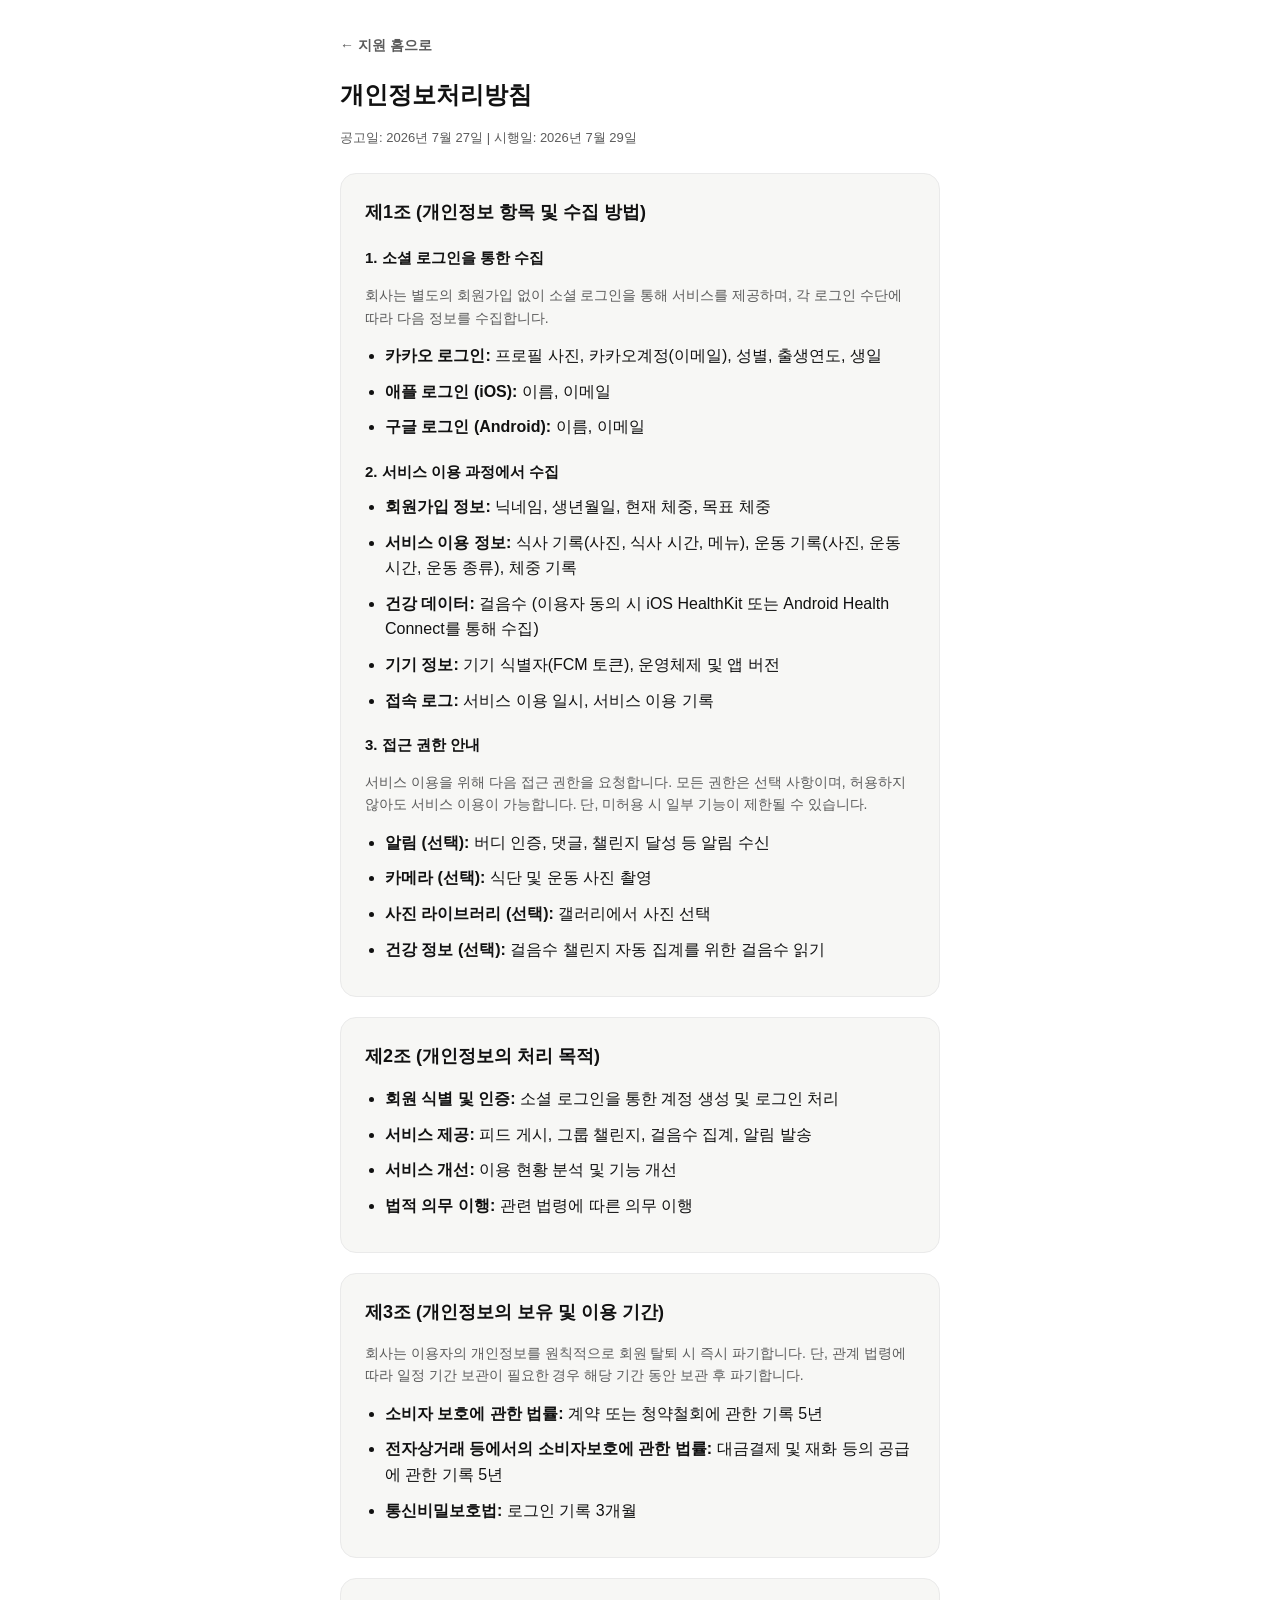
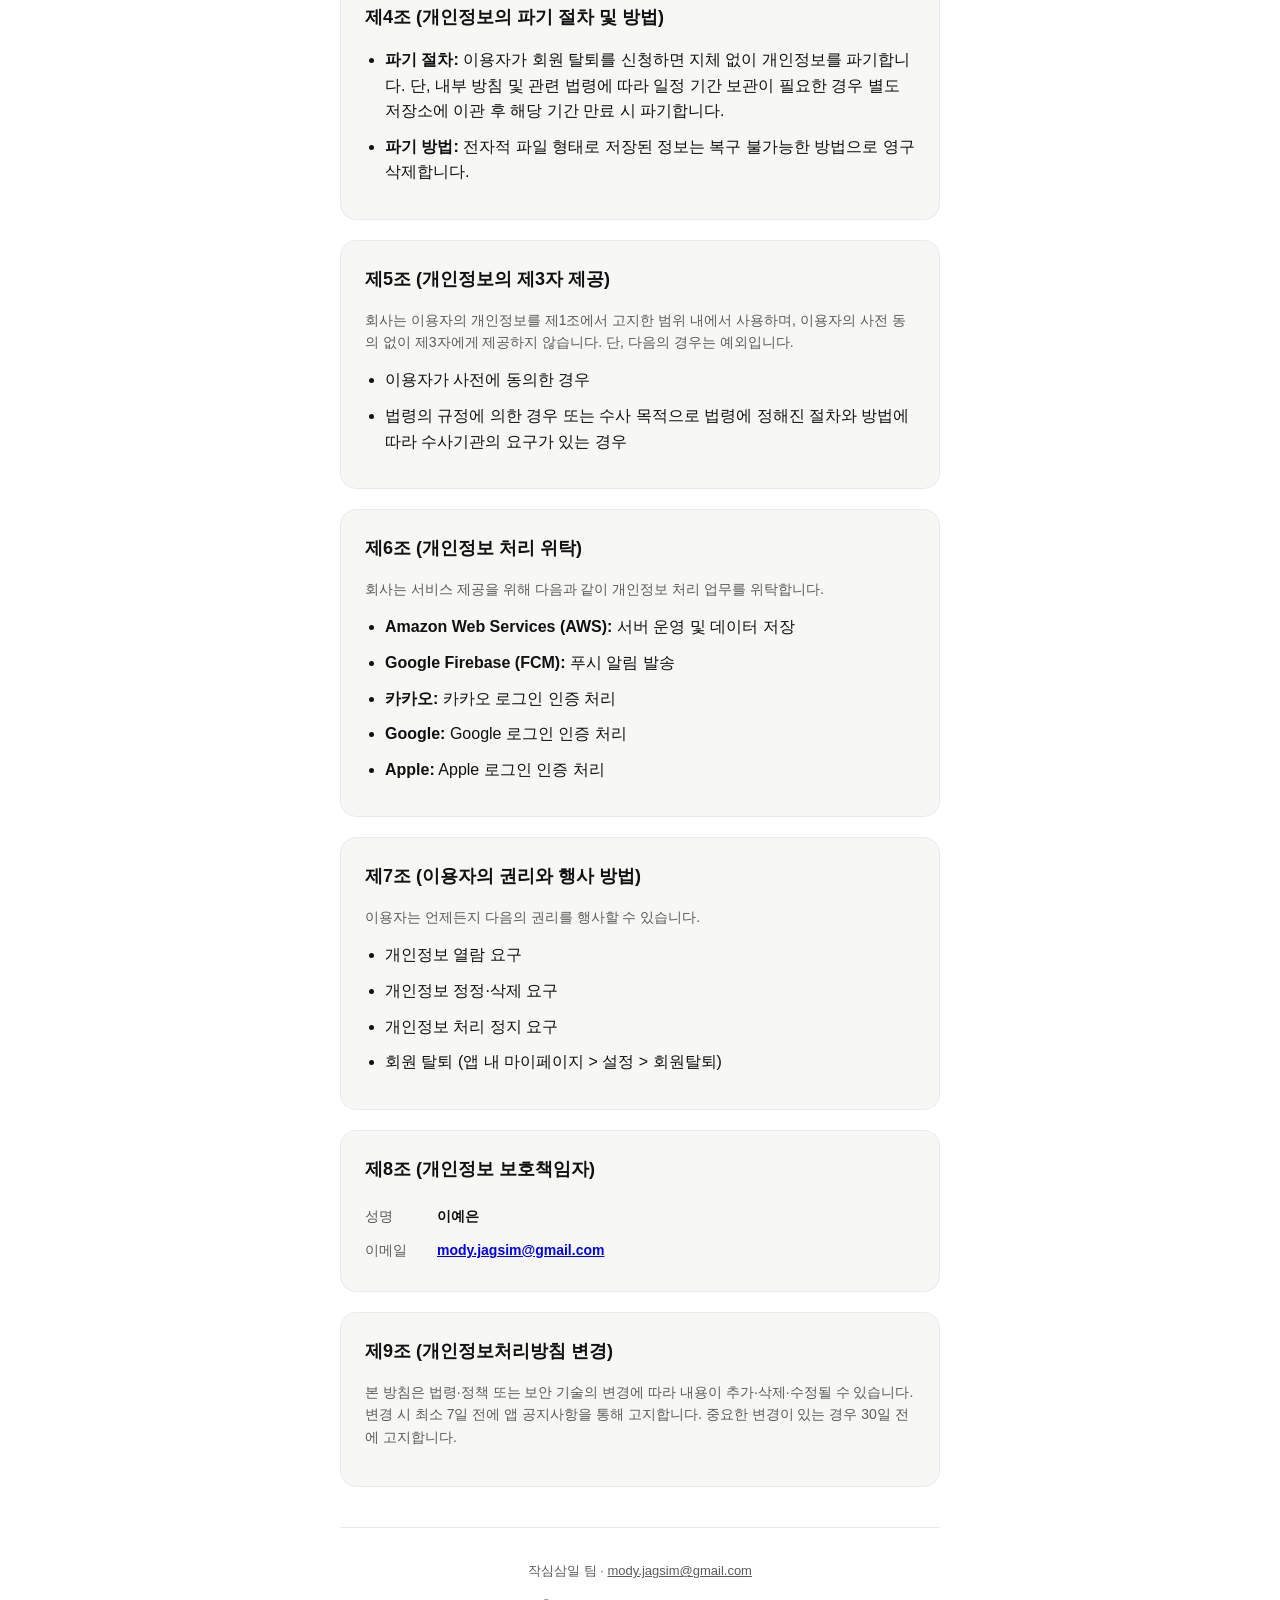
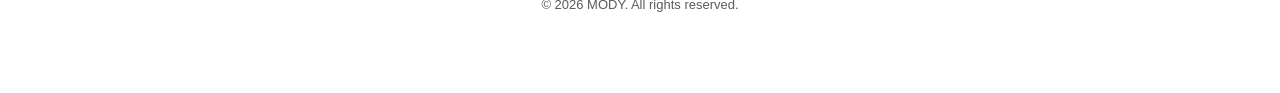
==== privacy.html @ 5ffc1924 "Add MODY support site App Store support URL page: contact, account deletion notice, privacy policy, " ====
<!doctype html>
<html lang="ko">
  <head>
    <meta charset="UTF-8" />
    <meta name="viewport" content="width=device-width, initial-scale=1" />
    <title>개인정보처리방침 | MODY 모디</title>
    <meta name="description" content="MODY 모디 앱 개인정보처리방침" />
    <link rel="icon" href="assets/app-icon.png" />
    <link rel="stylesheet" href="styles.css" />
  </head>
  <body>
    <main class="page">
      <a class="back-link" href="index.html">&larr; 지원 홈으로</a>

      <div class="doc-header">
        <h1>개인정보처리방침</h1>
        <p class="doc-meta">
          공고일: 2026년 7월 27일 | 시행일: 2026년 7월 29일
        </p>
      </div>

      <section class="card">
        <h2>제1조 (개인정보 항목 및 수집 방법)</h2>

        <h3>1. 소셜 로그인을 통한 수집</h3>
        <p>
          회사는 별도의 회원가입 없이 소셜 로그인을 통해 서비스를 제공하며, 각
          로그인 수단에 따라 다음 정보를 수집합니다.
        </p>
        <ul class="notice-list">
          <li>
            <strong>카카오 로그인:</strong> 프로필 사진, 카카오계정(이메일),
            성별, 출생연도, 생일
          </li>
          <li><strong>애플 로그인 (iOS):</strong> 이름, 이메일</li>
          <li><strong>구글 로그인 (Android):</strong> 이름, 이메일</li>
        </ul>

        <h3>2. 서비스 이용 과정에서 수집</h3>
        <ul class="notice-list">
          <li>
            <strong>회원가입 정보:</strong> 닉네임, 생년월일, 현재 체중, 목표
            체중
          </li>
          <li>
            <strong>서비스 이용 정보:</strong> 식사 기록(사진, 식사 시간, 메뉴),
            운동 기록(사진, 운동 시간, 운동 종류), 체중 기록
          </li>
          <li>
            <strong>건강 데이터:</strong> 걸음수 (이용자 동의 시 iOS HealthKit
            또는 Android Health Connect를 통해 수집)
          </li>
          <li>
            <strong>기기 정보:</strong> 기기 식별자(FCM 토큰), 운영체제 및 앱
            버전
          </li>
          <li>
            <strong>접속 로그:</strong> 서비스 이용 일시, 서비스 이용 기록
          </li>
        </ul>

        <h3>3. 접근 권한 안내</h3>
        <p>
          서비스 이용을 위해 다음 접근 권한을 요청합니다. 모든 권한은 선택
          사항이며, 허용하지 않아도 서비스 이용이 가능합니다. 단, 미허용 시 일부
          기능이 제한될 수 있습니다.
        </p>
        <ul class="notice-list">
          <li>
            <strong>알림 (선택):</strong> 버디 인증, 댓글, 챌린지 달성 등 알림
            수신
          </li>
          <li><strong>카메라 (선택):</strong> 식단 및 운동 사진 촬영</li>
          <li><strong>사진 라이브러리 (선택):</strong> 갤러리에서 사진 선택</li>
          <li>
            <strong>건강 정보 (선택):</strong> 걸음수 챌린지 자동 집계를 위한
            걸음수 읽기
          </li>
        </ul>
      </section>

      <section class="card">
        <h2>제2조 (개인정보의 처리 목적)</h2>
        <ul class="notice-list">
          <li>
            <strong>회원 식별 및 인증:</strong> 소셜 로그인을 통한 계정 생성 및
            로그인 처리
          </li>
          <li>
            <strong>서비스 제공:</strong> 피드 게시, 그룹 챌린지, 걸음수 집계,
            알림 발송
          </li>
          <li><strong>서비스 개선:</strong> 이용 현황 분석 및 기능 개선</li>
          <li><strong>법적 의무 이행:</strong> 관련 법령에 따른 의무 이행</li>
        </ul>
      </section>

      <section class="card">
        <h2>제3조 (개인정보의 보유 및 이용 기간)</h2>
        <p>
          회사는 이용자의 개인정보를 원칙적으로 회원 탈퇴 시 즉시 파기합니다.
          단, 관계 법령에 따라 일정 기간 보관이 필요한 경우 해당 기간 동안 보관
          후 파기합니다.
        </p>
        <ul class="notice-list">
          <li>
            <strong>소비자 보호에 관한 법률:</strong> 계약 또는 청약철회에 관한
            기록 5년
          </li>
          <li>
            <strong>전자상거래 등에서의 소비자보호에 관한 법률:</strong>
            대금결제 및 재화 등의 공급에 관한 기록 5년
          </li>
          <li><strong>통신비밀보호법:</strong> 로그인 기록 3개월</li>
        </ul>
      </section>

      <section class="card">
        <h2>제4조 (개인정보의 파기 절차 및 방법)</h2>
        <ul class="notice-list">
          <li>
            <strong>파기 절차:</strong> 이용자가 회원 탈퇴를 신청하면 지체 없이
            개인정보를 파기합니다. 단, 내부 방침 및 관련 법령에 따라 일정 기간
            보관이 필요한 경우 별도 저장소에 이관 후 해당 기간 만료 시
            파기합니다.
          </li>
          <li>
            <strong>파기 방법:</strong> 전자적 파일 형태로 저장된 정보는 복구
            불가능한 방법으로 영구 삭제합니다.
          </li>
        </ul>
      </section>

      <section class="card">
        <h2>제5조 (개인정보의 제3자 제공)</h2>
        <p>
          회사는 이용자의 개인정보를 제1조에서 고지한 범위 내에서 사용하며,
          이용자의 사전 동의 없이 제3자에게 제공하지 않습니다. 단, 다음의 경우는
          예외입니다.
        </p>
        <ul class="notice-list">
          <li>이용자가 사전에 동의한 경우</li>
          <li>
            법령의 규정에 의한 경우 또는 수사 목적으로 법령에 정해진 절차와
            방법에 따라 수사기관의 요구가 있는 경우
          </li>
        </ul>
      </section>

      <section class="card">
        <h2>제6조 (개인정보 처리 위탁)</h2>
        <p>
          회사는 서비스 제공을 위해 다음과 같이 개인정보 처리 업무를 위탁합니다.
        </p>
        <ul class="notice-list">
          <li>
            <strong>Amazon Web Services (AWS):</strong> 서버 운영 및 데이터 저장
          </li>
          <li><strong>Google Firebase (FCM):</strong> 푸시 알림 발송</li>
          <li><strong>카카오:</strong> 카카오 로그인 인증 처리</li>
          <li><strong>Google:</strong> Google 로그인 인증 처리</li>
          <li><strong>Apple:</strong> Apple 로그인 인증 처리</li>
        </ul>
      </section>

      <section class="card">
        <h2>제7조 (이용자의 권리와 행사 방법)</h2>
        <p>이용자는 언제든지 다음의 권리를 행사할 수 있습니다.</p>
        <ul class="notice-list">
          <li>개인정보 열람 요구</li>
          <li>개인정보 정정·삭제 요구</li>
          <li>개인정보 처리 정지 요구</li>
          <li>회원 탈퇴 (앱 내 마이페이지 &gt; 설정 &gt; 회원탈퇴)</li>
        </ul>
      </section>

      <section class="card">
        <h2>제8조 (개인정보 보호책임자)</h2>
        <ul class="info-list">
          <li>
            <dt>성명</dt>
            <dd>이예은</dd>
          </li>
          <li>
            <dt>이메일</dt>
            <dd>
              <a href="mailto:mody.jagsim@gmail.com">mody.jagsim@gmail.com</a>
            </dd>
          </li>
        </ul>
      </section>

      <section class="card">
        <h2>제9조 (개인정보처리방침 변경)</h2>
        <p>
          본 방침은 법령·정책 또는 보안 기술의 변경에 따라 내용이
          추가·삭제·수정될 수 있습니다. 변경 시 최소 7일 전에 앱 공지사항을 통해
          고지합니다. 중요한 변경이 있는 경우 30일 전에 고지합니다.
        </p>
      </section>

      <footer>
        <p>
          작심삼일 팀 ·
          <a href="mailto:mody.jagsim@gmail.com">mody.jagsim@gmail.com</a>
        </p>
        <p>&copy; 2026 MODY. All rights reserved.</p>
      </footer>
    </main>
  </body>
</html>
---- styles.css ----
:root {
  --color-primary: #fbd406;
  --color-secondary: #111111;
  --color-bg: #ffffff;
  --color-surface: #f7f7f5;
  --color-text: #111111;
  --color-text-muted: #5b5b5b;
  --color-border: #eaeaea;
  --radius: 16px;
  --max-width: 640px;
}

@media (prefers-color-scheme: dark) {
  :root {
    --color-bg: #111111;
    --color-surface: #1a1a1a;
    --color-text: #f5f5f5;
    --color-text-muted: #b3b3b3;
    --color-border: #2a2a2a;
  }
}

* {
  box-sizing: border-box;
}

html,
body {
  margin: 0;
  padding: 0;
}

body {
  font-family:
    -apple-system, BlinkMacSystemFont, "Segoe UI", "Apple SD Gothic Neo",
    "Noto Sans KR", Roboto, sans-serif;
  background: var(--color-bg);
  color: var(--color-text);
  line-height: 1.6;
  -webkit-font-smoothing: antialiased;
}

.page {
  max-width: var(--max-width);
  margin: 0 auto;
  padding: 32px 20px 64px;
}

header.hero {
  display: flex;
  flex-direction: column;
  align-items: center;
  text-align: center;
  gap: 16px;
  padding: 24px 0 32px;
}

.app-icon {
  width: 88px;
  height: 88px;
  border-radius: 22px;
  overflow: hidden;
  box-shadow: 0 4px 16px rgba(0, 0, 0, 0.12);
}

.app-icon img,
.app-icon svg {
  display: block;
  width: 100%;
  height: 100%;
}

.hero h1 {
  margin: 0;
  font-size: 28px;
  font-weight: 800;
}

.hero p.tagline {
  margin: 0;
  color: var(--color-text-muted);
  font-size: 15px;
}

.badge {
  display: inline-block;
  background: var(--color-primary);
  color: var(--color-secondary);
  font-weight: 700;
  font-size: 12px;
  padding: 4px 10px;
  border-radius: 999px;
  letter-spacing: 0.02em;
}

.card {
  background: var(--color-surface);
  border: 1px solid var(--color-border);
  border-radius: var(--radius);
  padding: 24px;
  margin-bottom: 20px;
}

.card h2 {
  margin-top: 0;
  font-size: 18px;
}

.contact-email {
  font-weight: 700;
  font-size: 15px;
  margin: 0 0 4px;
}

.button {
  display: inline-flex;
  align-items: center;
  justify-content: center;
  gap: 8px;
  background: var(--color-primary);
  color: var(--color-secondary);
  font-weight: 700;
  font-size: 15px;
  padding: 14px 22px;
  border-radius: 999px;
  text-decoration: none;
  white-space: nowrap;
  width: 100%;
  margin-top: 8px;
}

.button:active {
  opacity: 0.85;
}

.link-list {
  list-style: none;
  padding: 0;
  margin: 0;
  display: flex;
  flex-direction: column;
  gap: 10px;
}

.link-list a {
  display: flex;
  justify-content: space-between;
  align-items: center;
  padding: 16px 18px;
  background: var(--color-surface);
  border: 1px solid var(--color-border);
  border-radius: 14px;
  color: var(--color-text);
  text-decoration: none;
  font-weight: 600;
  font-size: 15px;
}

.link-list a .arrow {
  color: var(--color-text-muted);
  font-weight: 400;
}

footer {
  margin-top: 40px;
  padding-top: 20px;
  border-top: 1px solid var(--color-border);
  color: var(--color-text-muted);
  font-size: 13px;
  text-align: center;
}

footer a {
  color: var(--color-text-muted);
}

.back-link {
  display: inline-flex;
  align-items: center;
  gap: 4px;
  color: var(--color-text-muted);
  text-decoration: none;
  font-size: 14px;
  font-weight: 600;
  margin-bottom: 20px;
}

.doc-header {
  margin-bottom: 24px;
}

.doc-header h1 {
  margin: 0 0 8px;
  font-size: 24px;
}

.doc-meta {
  color: var(--color-text-muted);
  font-size: 13px;
}

.notice-list {
  padding-left: 20px;
  margin: 0;
}

.notice-list li {
  margin-bottom: 10px;
}

.card h3 {
  font-size: 15px;
  margin: 20px 0 10px;
}

.card h3:first-child {
  margin-top: 0;
}

.info-list {
  list-style: none;
  padding: 0;
  margin: 0;
}

.info-list li {
  display: flex;
  gap: 8px;
  padding: 6px 0;
  font-size: 14px;
}

.info-list dt {
  color: var(--color-text-muted);
  min-width: 64px;
}

.info-list dd {
  margin: 0;
  font-weight: 600;
}

.card p {
  font-size: 14px;
  color: var(--color-text-muted);
}

.card p strong {
  color: var(--color-text);
}

.placeholder {
  border: 2px dashed var(--color-border);
  border-radius: 12px;
  padding: 20px;
  color: var(--color-text-muted);
  font-size: 14px;
  text-align: center;
}

.todo-note {
  background: rgba(251, 212, 6, 0.15);
  border: 1px solid var(--color-primary);
  border-radius: 12px;
  padding: 14px 16px;
  font-size: 13px;
  color: var(--color-text);
  margin-top: 16px;
}
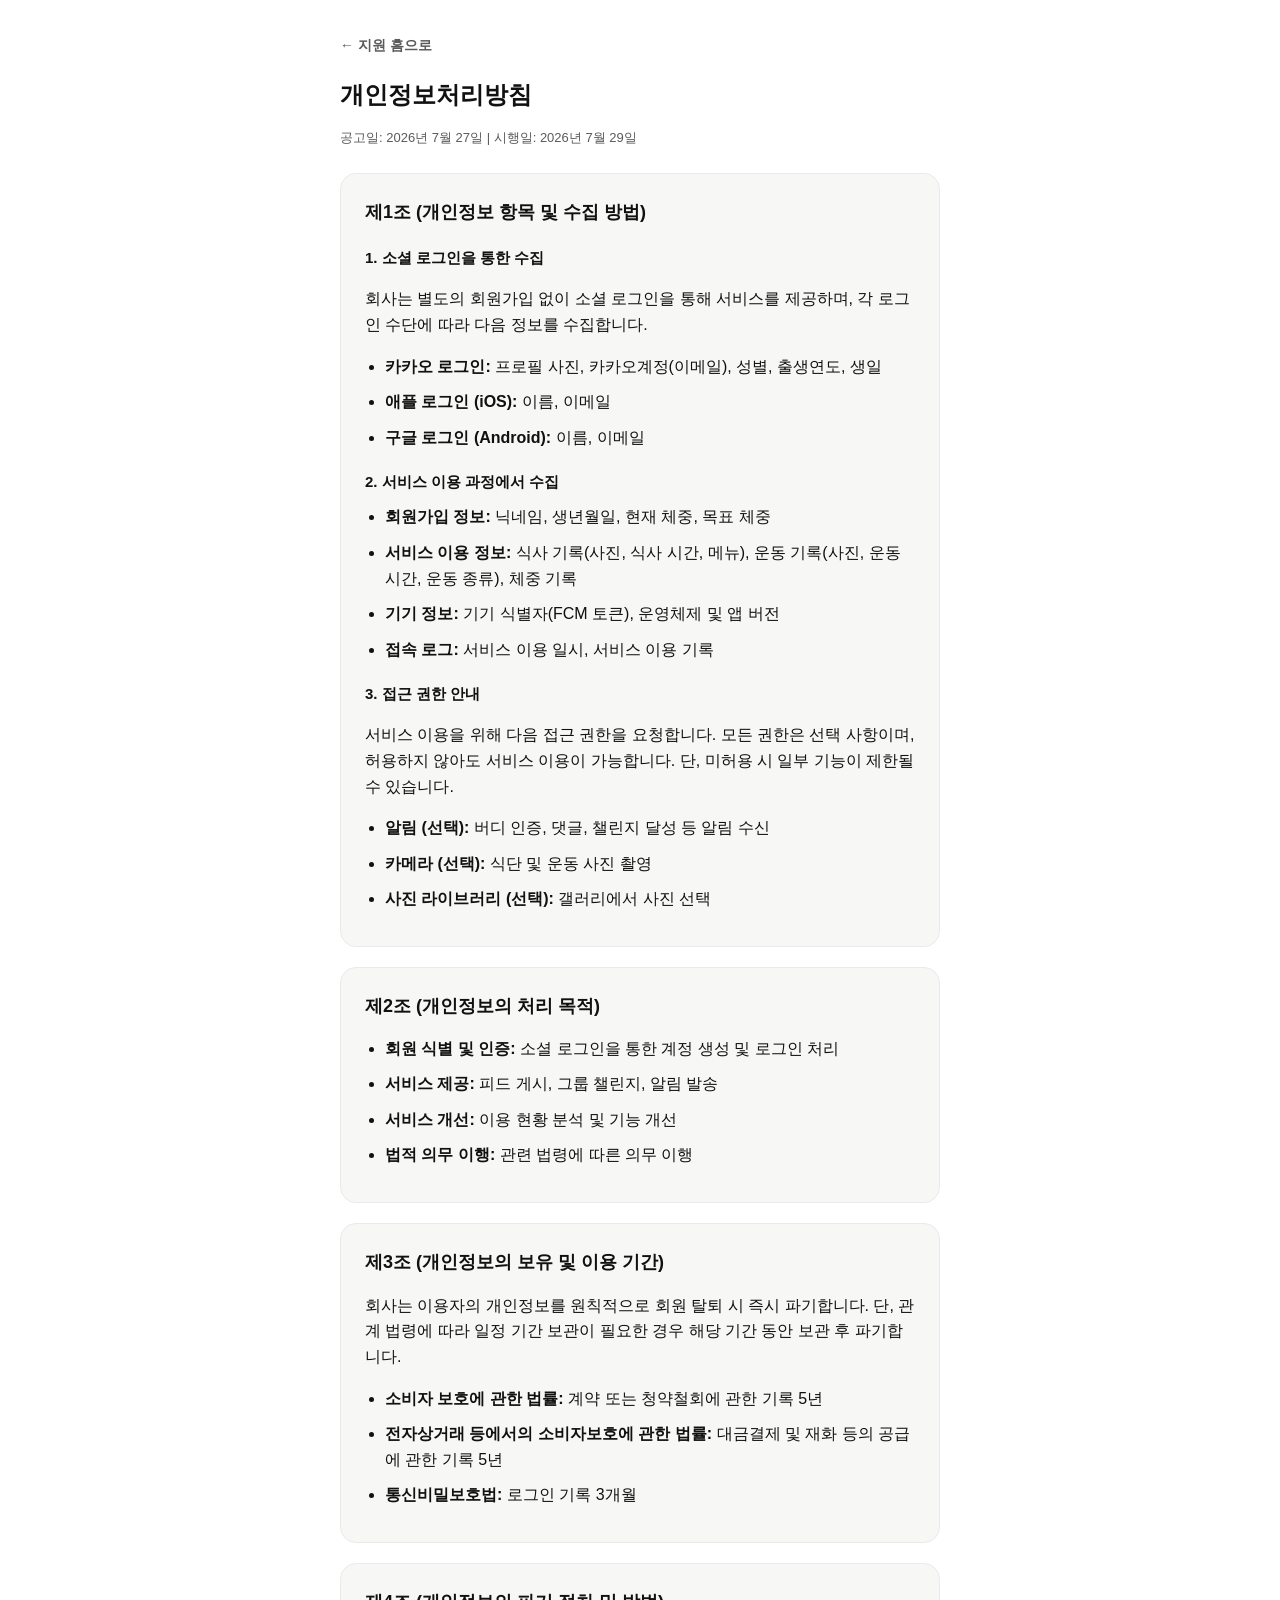
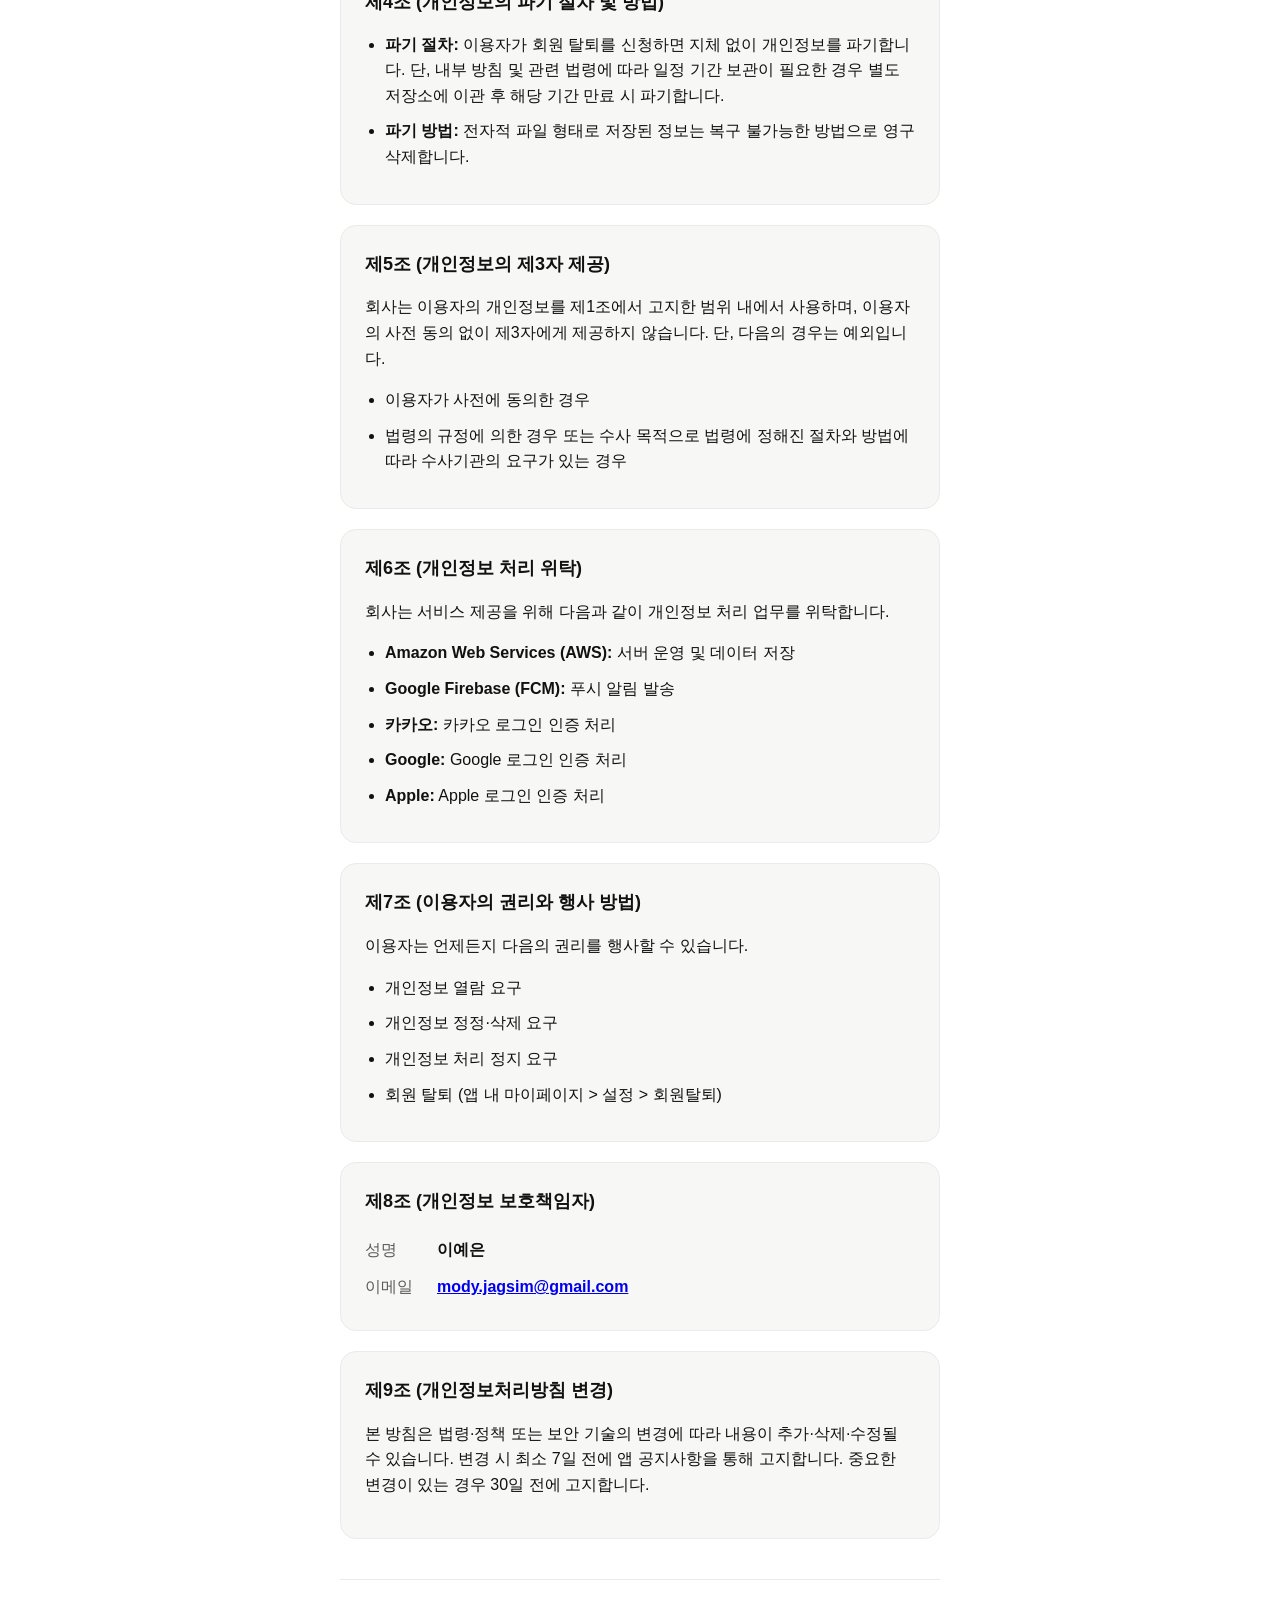
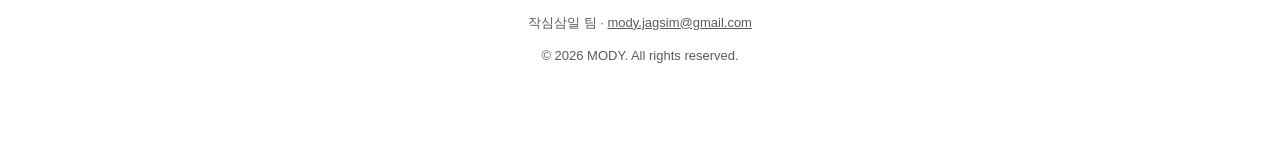
==== commit bf326303: "Remove health data collection references from privacy policy App does not collect step count or Heal" ====
--- a/privacy.html
+++ b/privacy.html
@@ -47,10 +47,6 @@
             운동 기록(사진, 운동 시간, 운동 종류), 체중 기록
           </li>
           <li>
-            <strong>건강 데이터:</strong> 걸음수 (이용자 동의 시 iOS HealthKit
-            또는 Android Health Connect를 통해 수집)
-          </li>
-          <li>
             <strong>기기 정보:</strong> 기기 식별자(FCM 토큰), 운영체제 및 앱
             버전
           </li>
@@ -72,10 +68,6 @@
           </li>
           <li><strong>카메라 (선택):</strong> 식단 및 운동 사진 촬영</li>
           <li><strong>사진 라이브러리 (선택):</strong> 갤러리에서 사진 선택</li>
-          <li>
-            <strong>건강 정보 (선택):</strong> 걸음수 챌린지 자동 집계를 위한
-            걸음수 읽기
-          </li>
         </ul>
       </section>
 
@@ -87,8 +79,7 @@
             로그인 처리
           </li>
           <li>
-            <strong>서비스 제공:</strong> 피드 게시, 그룹 챌린지, 걸음수 집계,
-            알림 발송
+            <strong>서비스 제공:</strong> 피드 게시, 그룹 챌린지, 알림 발송
           </li>
           <li><strong>서비스 개선:</strong> 이용 현황 분석 및 기능 개선</li>
           <li><strong>법적 의무 이행:</strong> 관련 법령에 따른 의무 이행</li>
--- a/styles.css
+++ b/styles.css
@@ -227,7 +227,6 @@
   display: flex;
   gap: 8px;
   padding: 6px 0;
-  font-size: 14px;
 }
 
 .info-list dt {
@@ -238,11 +237,6 @@
 .info-list dd {
   margin: 0;
   font-weight: 600;
-}
-
-.card p {
-  font-size: 14px;
-  color: var(--color-text-muted);
 }
 
 .card p strong {
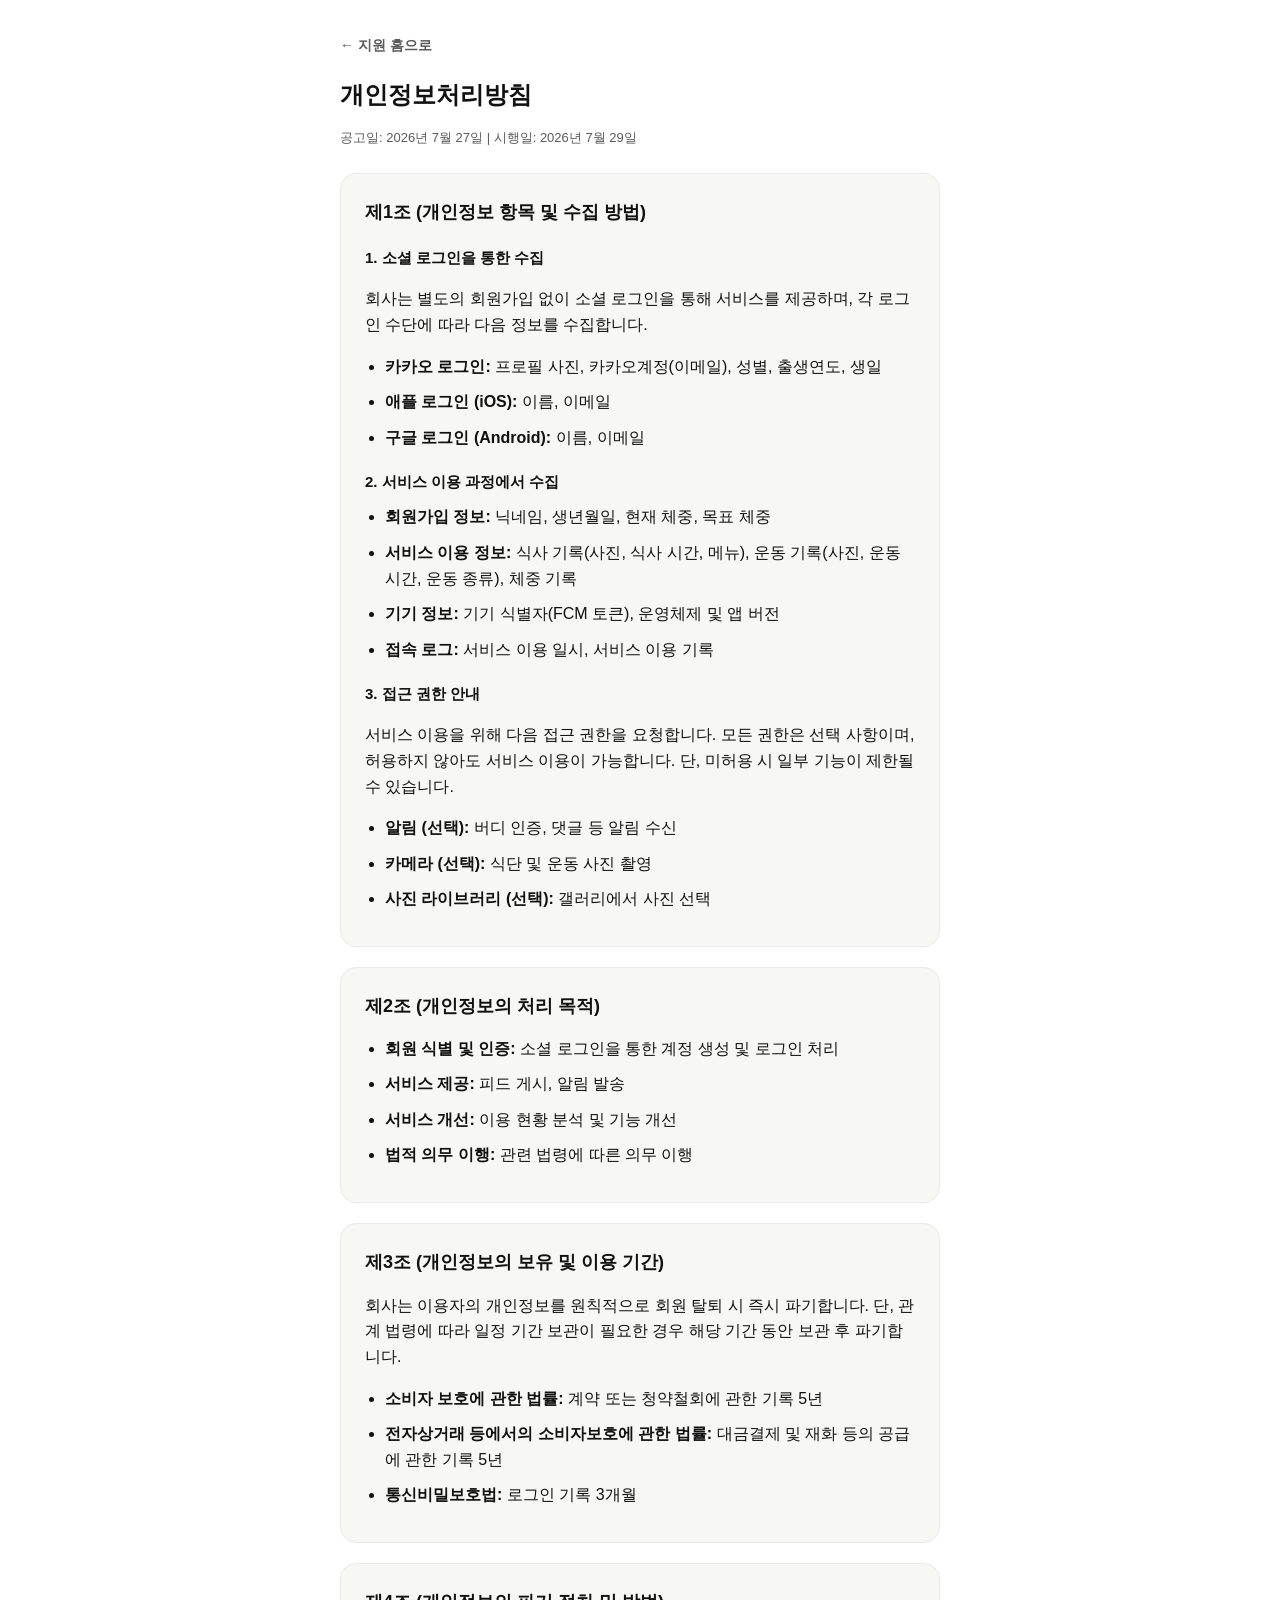
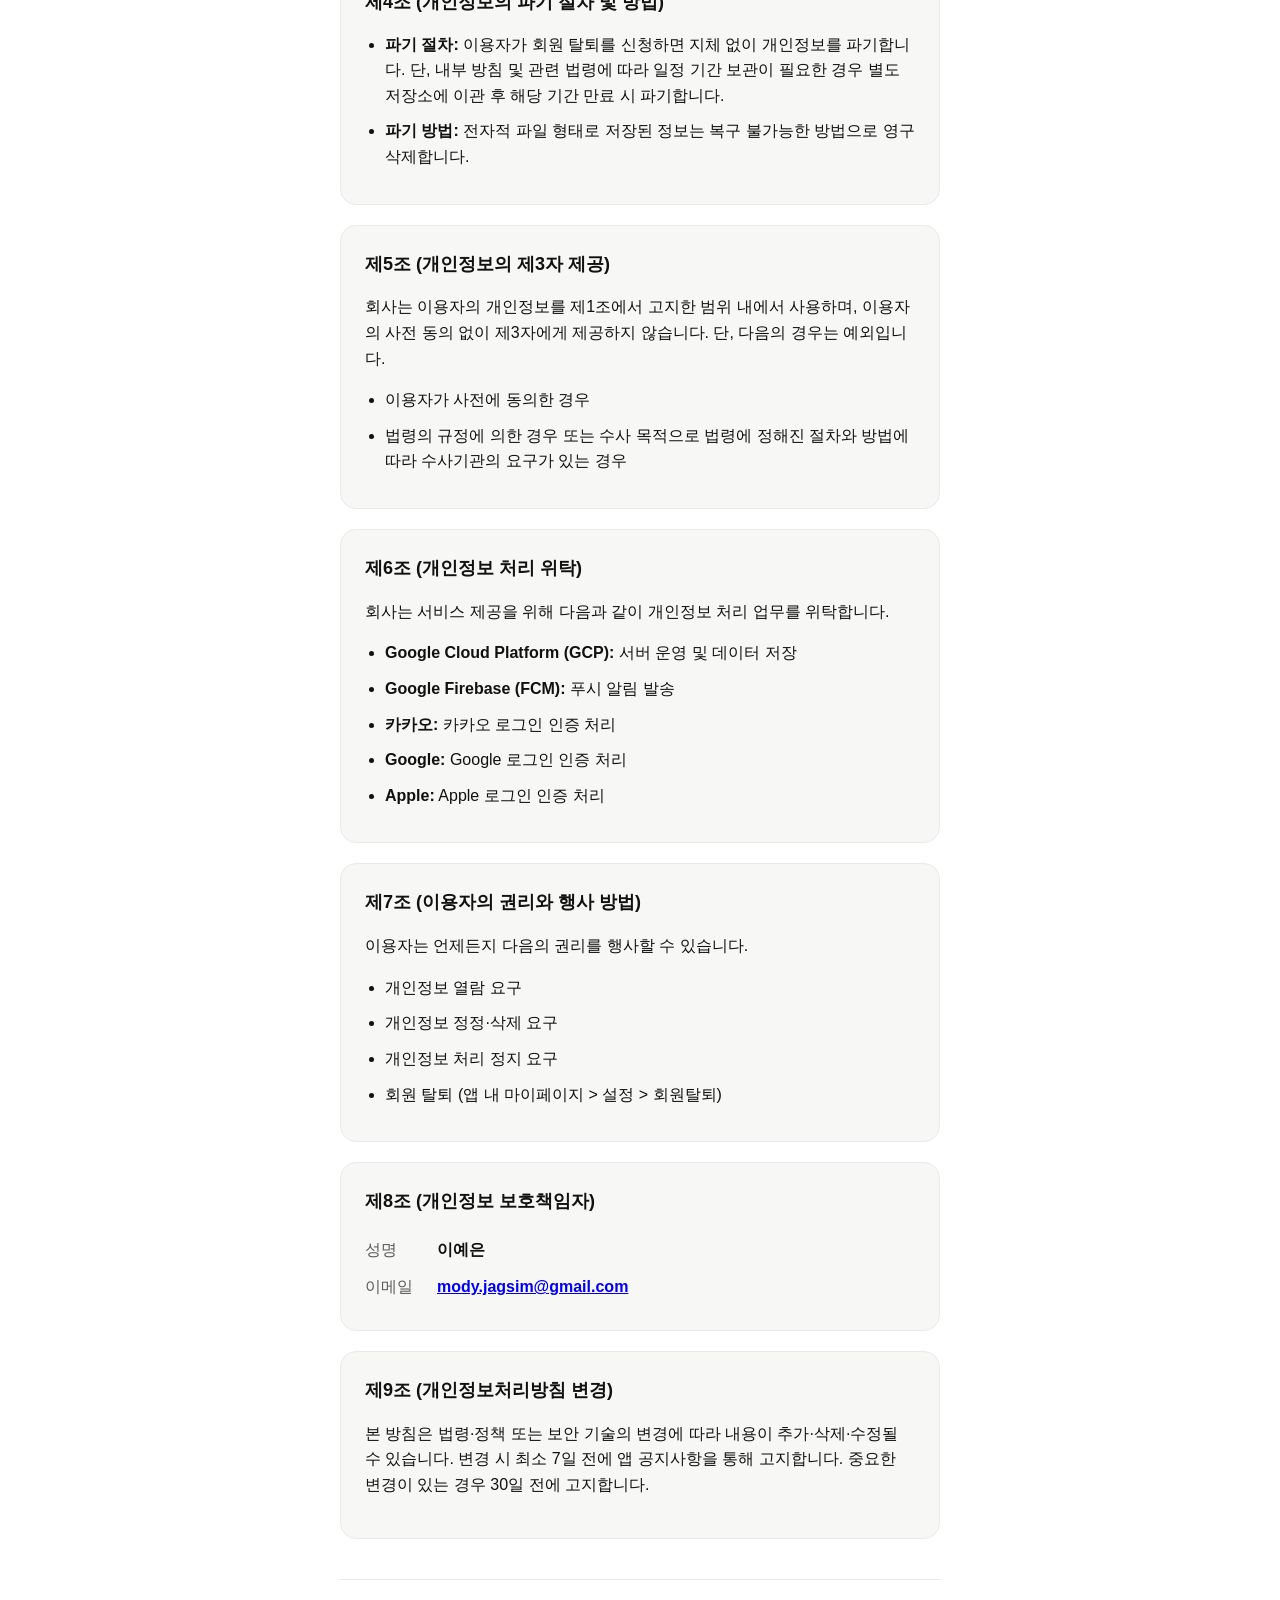
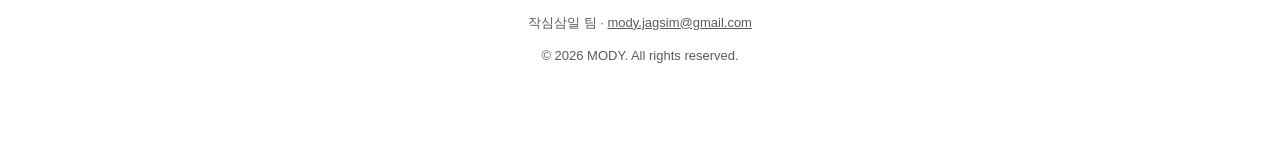
==== commit 9b83d1d0: "Remove group challenge references, correct server provider to GCP Service does not offer group chall" ====
--- a/privacy.html
+++ b/privacy.html
@@ -62,10 +62,7 @@
           기능이 제한될 수 있습니다.
         </p>
         <ul class="notice-list">
-          <li>
-            <strong>알림 (선택):</strong> 버디 인증, 댓글, 챌린지 달성 등 알림
-            수신
-          </li>
+          <li><strong>알림 (선택):</strong> 버디 인증, 댓글 등 알림 수신</li>
           <li><strong>카메라 (선택):</strong> 식단 및 운동 사진 촬영</li>
           <li><strong>사진 라이브러리 (선택):</strong> 갤러리에서 사진 선택</li>
         </ul>
@@ -78,9 +75,7 @@
             <strong>회원 식별 및 인증:</strong> 소셜 로그인을 통한 계정 생성 및
             로그인 처리
           </li>
-          <li>
-            <strong>서비스 제공:</strong> 피드 게시, 그룹 챌린지, 알림 발송
-          </li>
+          <li><strong>서비스 제공:</strong> 피드 게시, 알림 발송</li>
           <li><strong>서비스 개선:</strong> 이용 현황 분석 및 기능 개선</li>
           <li><strong>법적 의무 이행:</strong> 관련 법령에 따른 의무 이행</li>
         </ul>
@@ -145,7 +140,8 @@
         </p>
         <ul class="notice-list">
           <li>
-            <strong>Amazon Web Services (AWS):</strong> 서버 운영 및 데이터 저장
+            <strong>Google Cloud Platform (GCP):</strong> 서버 운영 및 데이터
+            저장
           </li>
           <li><strong>Google Firebase (FCM):</strong> 푸시 알림 발송</li>
           <li><strong>카카오:</strong> 카카오 로그인 인증 처리</li>
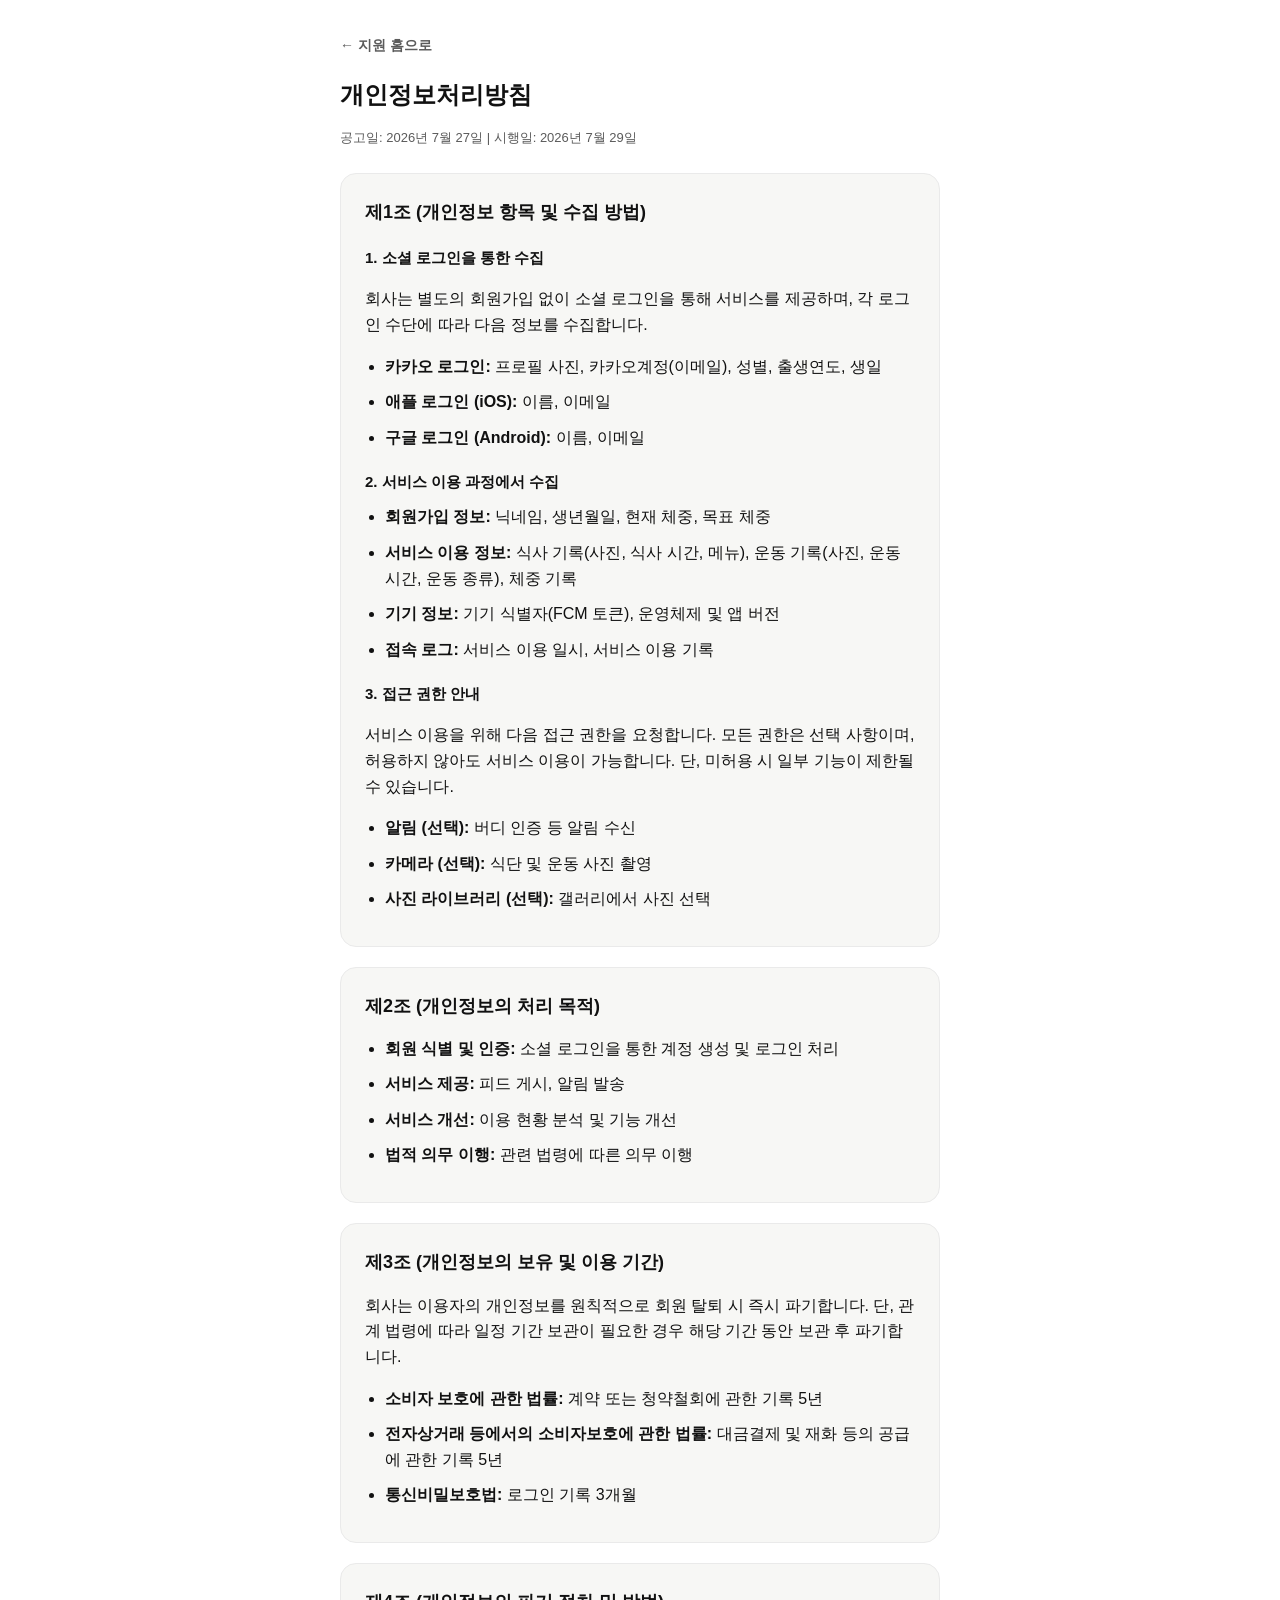
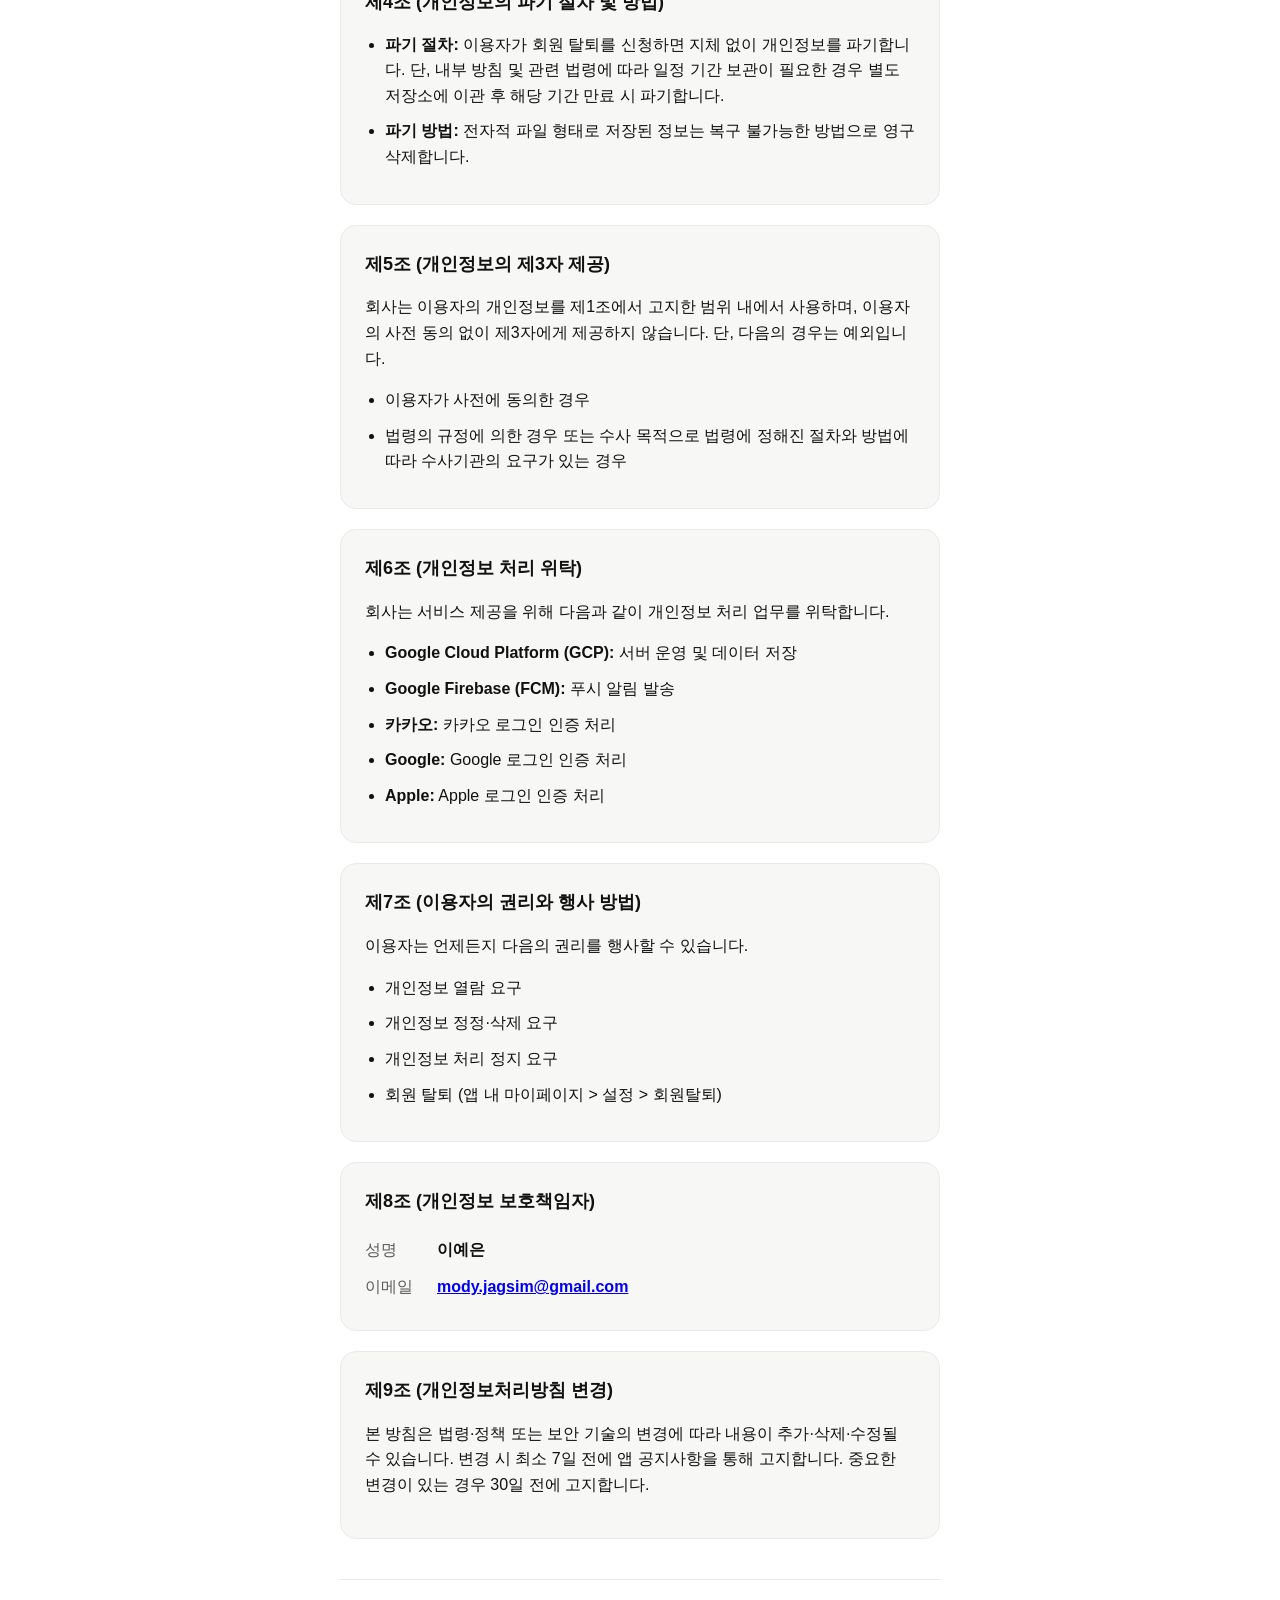
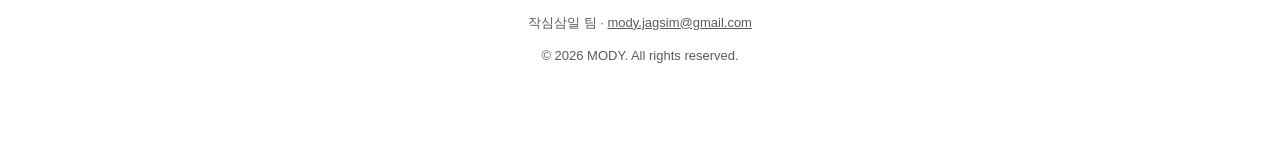
==== commit a8eaf097: "Remove comment reference from privacy policy notification permission Comments are not a service feat" ====
--- a/privacy.html
+++ b/privacy.html
@@ -62,7 +62,7 @@
           기능이 제한될 수 있습니다.
         </p>
         <ul class="notice-list">
-          <li><strong>알림 (선택):</strong> 버디 인증, 댓글 등 알림 수신</li>
+          <li><strong>알림 (선택):</strong> 버디 인증 등 알림 수신</li>
           <li><strong>카메라 (선택):</strong> 식단 및 운동 사진 촬영</li>
           <li><strong>사진 라이브러리 (선택):</strong> 갤러리에서 사진 선택</li>
         </ul>
